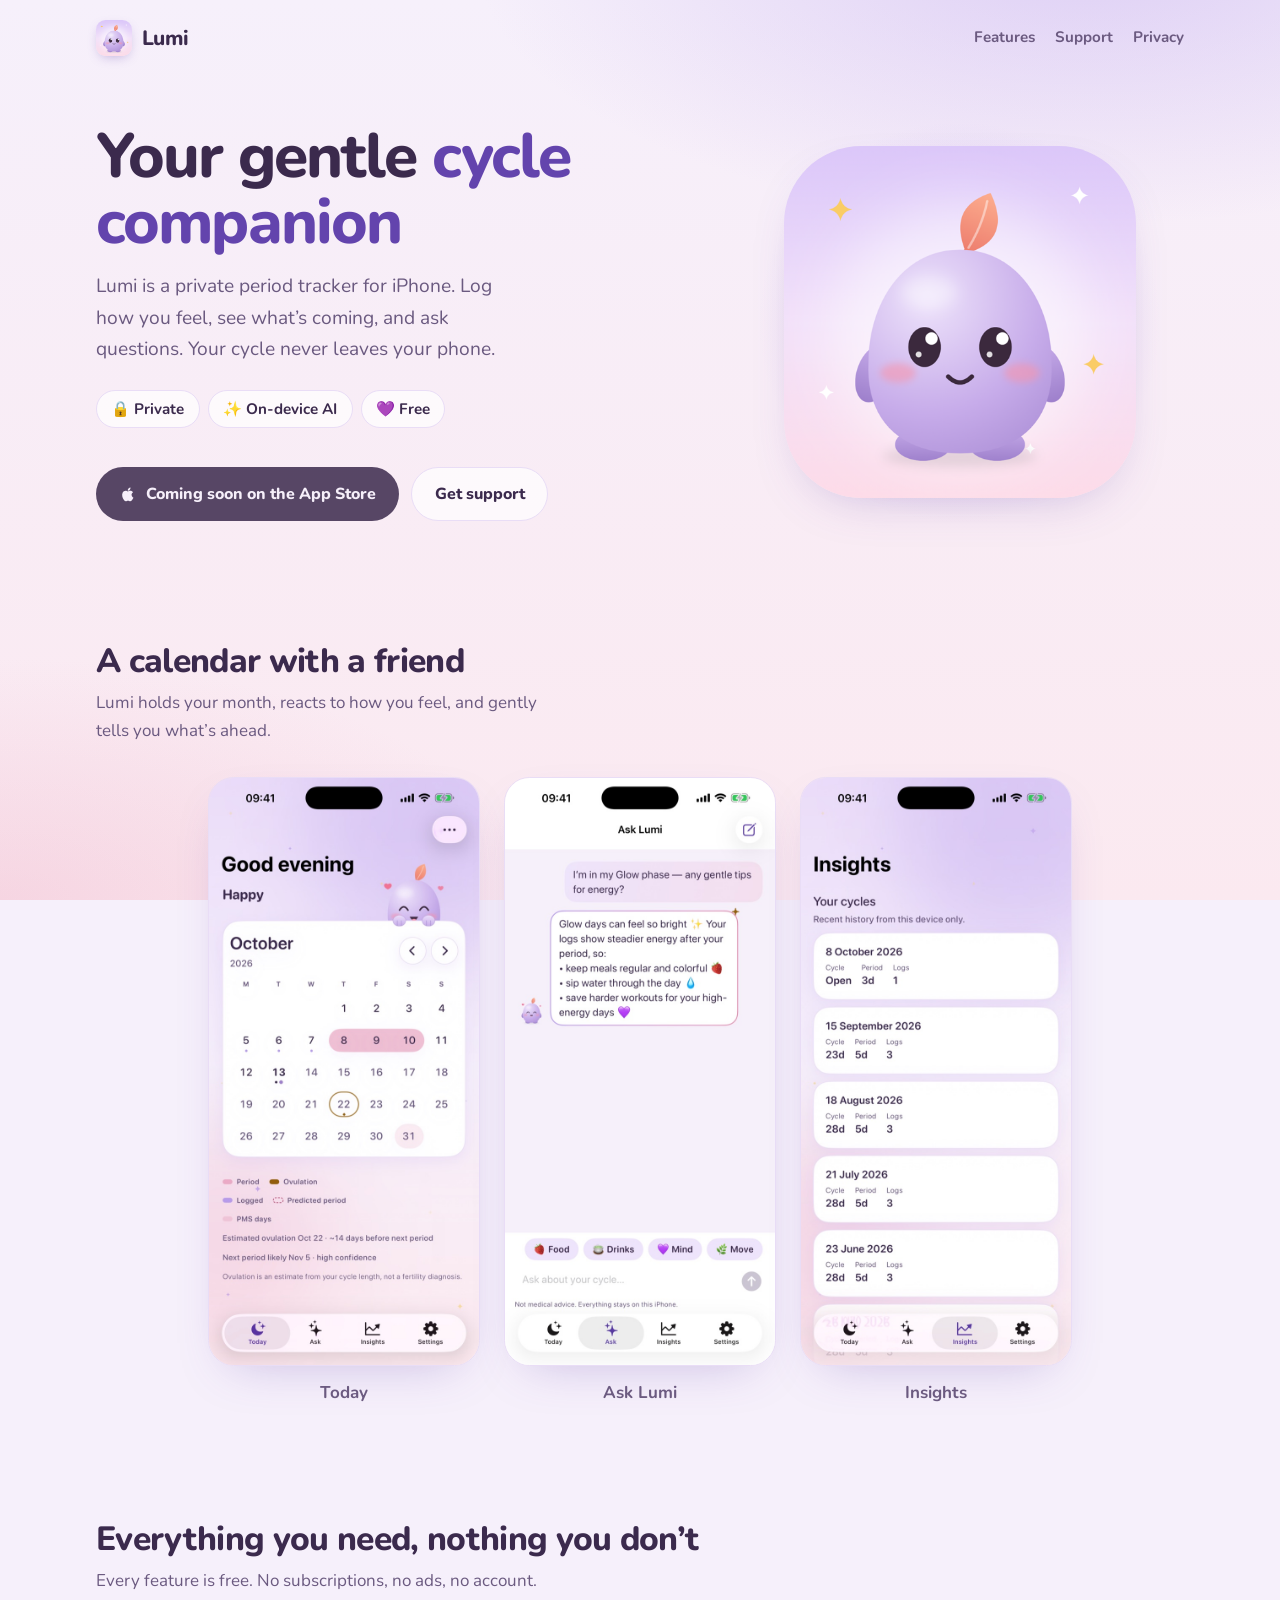
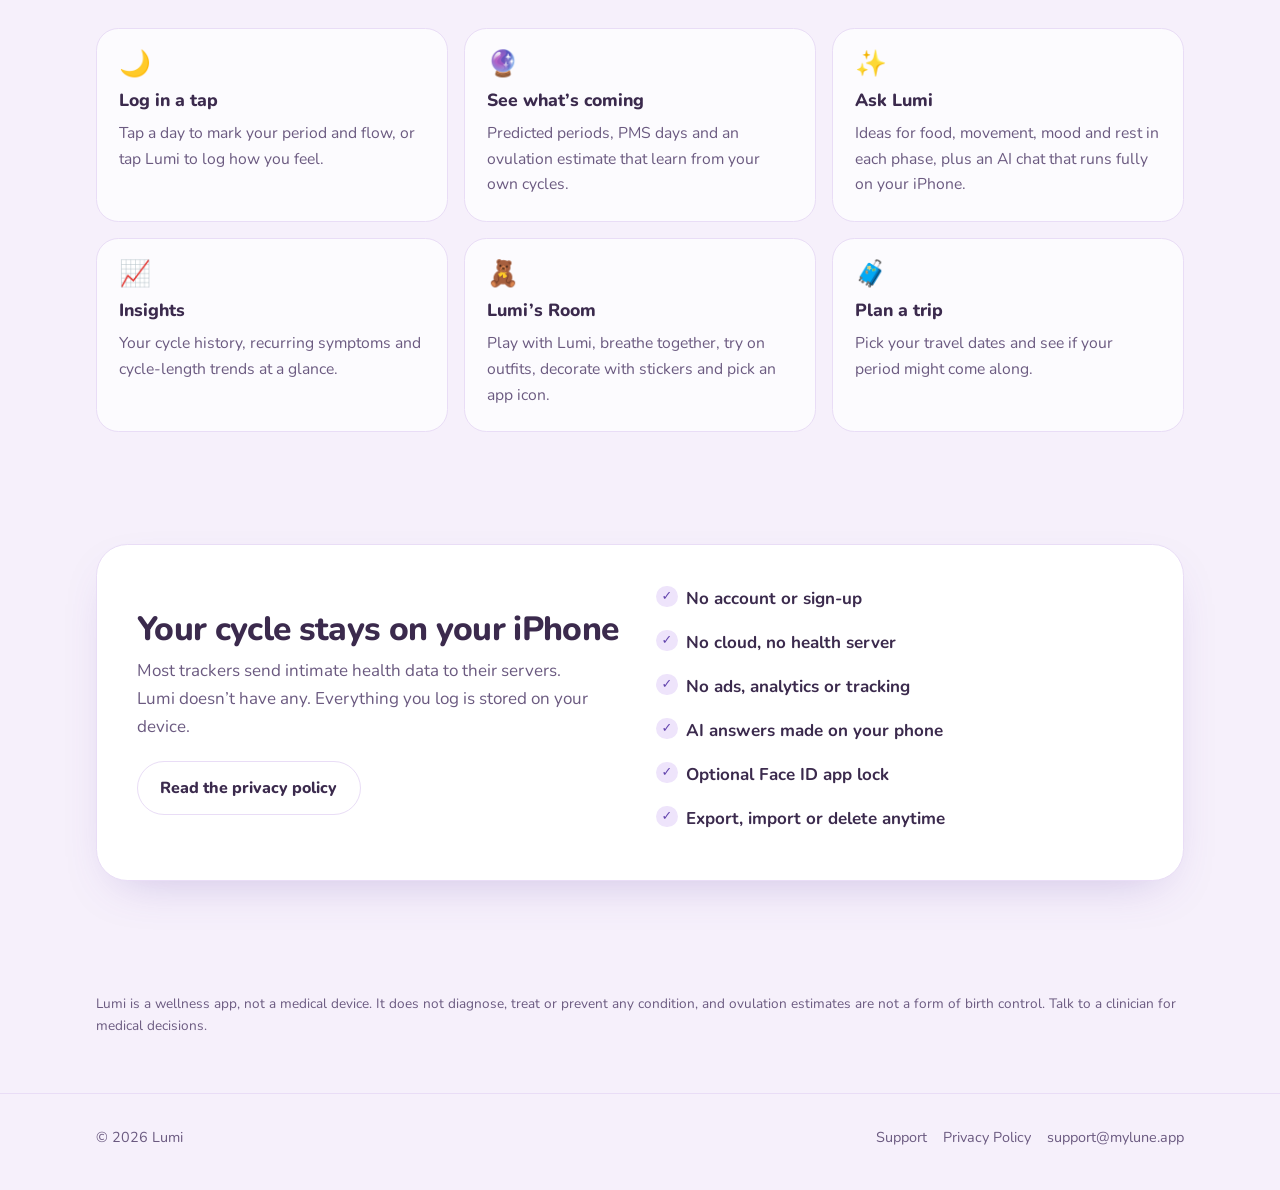
==== index.html @ 088f5880 "Lumi website" ====
<!DOCTYPE html>
<html lang="en">
<head>
  <meta charset="utf-8" />
  <meta name="viewport" content="width=device-width, initial-scale=1" />
  <title>Lumi · Your gentle cycle companion</title>
  <meta name="description" content="Lumi is a private period and cycle tracker for iPhone with a friendly companion and on-device AI. No account, no cloud, no ads." />
  <meta name="theme-color" content="#f6f0fb" media="(prefers-color-scheme: light)" />
  <meta name="theme-color" content="#1b1730" media="(prefers-color-scheme: dark)" />
  <meta property="og:title" content="Lumi · Your gentle cycle companion" />
  <meta property="og:description" content="A private period tracker for iPhone. Your cycle stays on your phone." />
  <meta property="og:image" content="https://mohammaddvi.github.io/LumiApp/assets/og.jpg" />
  <meta property="og:type" content="website" />
  <meta name="twitter:card" content="summary_large_image" />
  <link rel="icon" type="image/png" href="assets/favicon.png" />
  <link rel="apple-touch-icon" href="assets/apple-touch-icon.png" />
  <link rel="preconnect" href="https://fonts.googleapis.com" />
  <link rel="preconnect" href="https://fonts.gstatic.com" crossorigin />
  <link href="https://fonts.googleapis.com/css2?family=Nunito:wght@400;700;800&display=swap" rel="stylesheet" />
  <link rel="stylesheet" href="styles.css" />
</head>
<body>
  <header class="site-header">
    <div class="wrap">
      <a class="brand" href="index.html"><img src="assets/icon-512.png" alt="" width="36" height="36" />Lumi</a>
      <nav class="nav" aria-label="Primary">
        <a href="#features">Features</a>
        <a href="support.html">Support</a>
        <a href="privacy.html">Privacy</a>
      </nav>
    </div>
  </header>

  <main>
    <div class="wrap hero">
      <div>
        <h1>Your gentle <span class="accent">cycle companion</span></h1>
        <p class="sub">Lumi is a private period tracker for iPhone. Log how you feel, see what’s coming, and ask questions. Your cycle never leaves your phone.</p>
        <ul class="chips" aria-label="Highlights">
          <li>🔒 Private</li>
          <li>✨ On-device AI</li>
          <li>💜 Free</li>
        </ul>
        <div class="cta-row">
          <!-- When Lumi is live: set href to the App Store URL and remove aria-disabled. -->
          <a class="btn btn-primary" aria-disabled="true">
            <svg viewBox="0 0 24 24" aria-hidden="true"><path d="M16.37 12.76c-.02-2.28 1.86-3.38 1.95-3.43-1.06-1.55-2.71-1.77-3.3-1.79-1.4-.14-2.74.83-3.45.83-.71 0-1.81-.81-2.98-.79-1.53.02-2.94.89-3.73 2.26-1.59 2.76-.41 6.85 1.14 9.09.76 1.1 1.66 2.33 2.85 2.29 1.14-.05 1.58-.74 2.96-.74 1.38 0 1.77.74 2.98.71 1.23-.02 2.01-1.12 2.76-2.22.87-1.27 1.23-2.5 1.25-2.57-.03-.01-2.4-.92-2.43-3.64ZM14.1 6.07c.63-.76 1.05-1.82.94-2.87-.9.04-2 .6-2.65 1.36-.58.67-1.09 1.75-.95 2.78 1.01.08 2.03-.51 2.66-1.27Z"/></svg>
            Coming soon on the App Store
          </a>
          <a class="btn btn-ghost" href="support.html">Get support</a>
        </div>
      </div>
      <div class="hero-art">
        <img src="assets/icon-512.png" alt="Lumi, a round lavender character with a little peach leaf, smiling" width="512" height="512" />
      </div>
    </div>

    <section class="band" aria-labelledby="look">
      <div class="wrap">
        <h2 id="look">A calendar with a friend</h2>
        <p class="intro">Lumi holds your month, reacts to how you feel, and gently tells you what’s ahead.</p>
        <div class="shots">
          <figure>
            <img src="assets/today.jpg" alt="Today screen: Lumi peeks over a month calendar with period days, ovulation, and predictions" loading="lazy" width="640" height="1391" />
            <figcaption>Today</figcaption>
          </figure>
          <figure>
            <img src="assets/ask.jpg" alt="Ask screen: wellness ideas for the current cycle phase and a chat with Lumi" loading="lazy" width="640" height="1391" />
            <figcaption>Ask Lumi</figcaption>
          </figure>
          <figure>
            <img src="assets/insights.jpg" alt="Insights screen: cycle history, patterns and cycle-length trends" loading="lazy" width="640" height="1391" />
            <figcaption>Insights</figcaption>
          </figure>
        </div>
      </div>
    </section>

    <section class="band" id="features" aria-labelledby="features-title">
      <div class="wrap">
        <h2 id="features-title">Everything you need, nothing you don’t</h2>
        <p class="intro">Every feature is free. No subscriptions, no ads, no account.</p>
        <div class="features">
          <div class="card">
            <div class="emoji" aria-hidden="true">🌙</div>
            <h3>Log in a tap</h3>
            <p>Tap a day to mark your period and flow, or tap Lumi to log how you feel.</p>
          </div>
          <div class="card">
            <div class="emoji" aria-hidden="true">🔮</div>
            <h3>See what’s coming</h3>
            <p>Predicted periods, PMS days and an ovulation estimate that learn from your own cycles.</p>
          </div>
          <div class="card">
            <div class="emoji" aria-hidden="true">✨</div>
            <h3>Ask Lumi</h3>
            <p>Ideas for food, movement, mood and rest in each phase, plus an AI chat that runs fully on your iPhone.</p>
          </div>
          <div class="card">
            <div class="emoji" aria-hidden="true">📈</div>
            <h3>Insights</h3>
            <p>Your cycle history, recurring symptoms and cycle-length trends at a glance.</p>
          </div>
          <div class="card">
            <div class="emoji" aria-hidden="true">🧸</div>
            <h3>Lumi’s Room</h3>
            <p>Play with Lumi, breathe together, try on outfits, decorate with stickers and pick an app icon.</p>
          </div>
          <div class="card">
            <div class="emoji" aria-hidden="true">🧳</div>
            <h3>Plan a trip</h3>
            <p>Pick your travel dates and see if your period might come along.</p>
          </div>
        </div>
      </div>
    </section>

    <section class="band" aria-labelledby="privacy-title">
      <div class="wrap">
        <div class="privacy-band">
          <div>
            <h2 id="privacy-title">Your cycle stays on your iPhone</h2>
            <p class="intro" style="margin-bottom:1.25rem">Most trackers send intimate health data to their servers. Lumi doesn’t have any. Everything you log is stored on your device.</p>
            <a class="btn btn-ghost" href="privacy.html">Read the privacy policy</a>
          </div>
          <ul class="checks">
            <li>No account or sign-up</li>
            <li>No cloud, no health server</li>
            <li>No ads, analytics or tracking</li>
            <li>AI answers made on your phone</li>
            <li>Optional Face ID app lock</li>
            <li>Export, import or delete anytime</li>
          </ul>
        </div>
      </div>
    </section>

    <div class="wrap band">
      <p class="fine-print">Lumi is a wellness app, not a medical device. It does not diagnose, treat or prevent any condition, and ovulation estimates are not a form of birth control. Talk to a clinician for medical decisions.</p>
    </div>
  </main>

  <footer class="site-footer">
    <div class="wrap">
      <span>© 2026 Lumi</span>
      <nav aria-label="Footer">
        <a href="support.html">Support</a>
        <a href="privacy.html">Privacy Policy</a>
        <a href="mailto:support@mylune.app">support@mylune.app</a>
      </nav>
    </div>
  </footer>
</body>
</html>
---- styles.css ----
/* Lumi — lavender mist · lilac · plum · rose (matches CycleTheme.swift) */
:root {
  --bg: #f6f0fb;
  --bg-deep: #fbe9f0;
  --surface: #ffffff;
  --surface-soft: rgba(255, 255, 255, 0.72);
  --ink: #3b2a4d;
  --muted: #6b5a80;
  --lilac: #b79beb;
  --lilac-wash: #eee4fb;
  --rose: #e58fb0;
  --gold: #e9a852;
  --accent-text: #6344ad;
  --border: #e9ddf6;
  --shadow: 0 18px 50px -24px rgba(99, 68, 173, 0.35);
  --max: 68rem;
  --text-max: 42rem;
  --radius: 1.4rem;
  --ease: cubic-bezier(0.22, 1, 0.36, 1);
  color-scheme: light;
}

@media (prefers-color-scheme: dark) {
  :root {
    --bg: #1b1730;
    --bg-deep: #241a35;
    --surface: #272142;
    --surface-soft: rgba(39, 33, 66, 0.72);
    --ink: #f3eefb;
    --muted: #bdb2d4;
    --lilac: #a88be6;
    --lilac-wash: #342b55;
    --rose: #d77a9e;
    --gold: #e6b062;
    --accent-text: #c9b5f7;
    --border: #3b3360;
    --shadow: 0 18px 50px -24px rgba(0, 0, 0, 0.7);
    color-scheme: dark;
  }
}

*,
*::before,
*::after {
  box-sizing: border-box;
}

html {
  scroll-behavior: smooth;
}

body {
  margin: 0;
  min-height: 100vh;
  font-family: ui-rounded, "Nunito", system-ui, -apple-system, sans-serif;
  font-size: 1.0625rem;
  line-height: 1.65;
  color: var(--ink);
  background-color: var(--bg);
  background-image:
    radial-gradient(ellipse 80% 50% at 85% -5%, color-mix(in srgb, var(--lilac) 38%, transparent), transparent 60%),
    radial-gradient(ellipse 70% 45% at 0% 100%, color-mix(in srgb, var(--rose) 22%, transparent), transparent 60%),
    linear-gradient(180deg, var(--bg) 0%, var(--bg-deep) 100%);
  background-attachment: fixed;
  -webkit-font-smoothing: antialiased;
}

img {
  max-width: 100%;
  height: auto;
  display: block;
}

a {
  color: var(--accent-text);
  text-underline-offset: 0.2em;
}

a:hover {
  color: var(--ink);
}

:focus-visible {
  outline: 2px solid var(--accent-text);
  outline-offset: 3px;
  border-radius: 6px;
}

.wrap {
  width: min(100% - 2rem, var(--max));
  margin-inline: auto;
}

.wrap.narrow {
  max-width: var(--text-max);
}

/* —— Header —— */
.site-header {
  padding: 1.25rem 0;
}

.site-header .wrap {
  display: flex;
  align-items: center;
  justify-content: space-between;
  gap: 1rem;
}

.brand {
  display: inline-flex;
  align-items: center;
  gap: 0.6rem;
  font-size: 1.3rem;
  font-weight: 800;
  letter-spacing: -0.01em;
  color: var(--ink);
  text-decoration: none;
}

.brand img {
  width: 2.25rem;
  height: 2.25rem;
  border-radius: 0.6rem;
  box-shadow: 0 4px 12px -4px rgba(99, 68, 173, 0.4);
}

.nav {
  display: flex;
  gap: 1.25rem;
  font-size: 0.95rem;
  font-weight: 700;
}

.nav a {
  color: var(--muted);
  text-decoration: none;
}

.nav a:hover,
.nav a[aria-current="page"] {
  color: var(--ink);
}

/* —— Hero —— */
.hero {
  display: grid;
  grid-template-columns: 1.15fr 0.85fr;
  align-items: center;
  gap: 2rem;
  padding: 3rem 0 4rem;
}

.hero h1 {
  font-size: clamp(2.4rem, 6vw, 3.9rem);
  font-weight: 800;
  line-height: 1.05;
  letter-spacing: -0.03em;
  margin: 0 0 1rem;
}

.hero .accent {
  color: var(--accent-text);
}

.hero p.sub {
  font-size: 1.2rem;
  color: var(--muted);
  max-width: 34ch;
  margin: 0 0 1.5rem;
}

.chips {
  display: flex;
  flex-wrap: wrap;
  gap: 0.5rem;
  margin: 0 0 2rem;
  padding: 0;
  list-style: none;
}

.chips li {
  padding: 0.35rem 0.9rem;
  border-radius: 999px;
  background: var(--surface-soft);
  border: 1px solid var(--border);
  font-weight: 700;
  font-size: 0.95rem;
}

.hero-art {
  position: relative;
  justify-self: center;
  width: min(100%, 22rem);
}

.hero-art img {
  width: 100%;
  border-radius: 22%;
  box-shadow: var(--shadow);
  animation: float 6s ease-in-out infinite;
}

.hero-art::before {
  content: "";
  position: absolute;
  inset: -12%;
  z-index: -1;
  border-radius: 50%;
  background: radial-gradient(circle, color-mix(in srgb, var(--lilac) 45%, transparent), transparent 65%);
}

/* —— Buttons —— */
.cta-row {
  display: flex;
  flex-wrap: wrap;
  gap: 0.75rem;
  align-items: center;
}

.btn {
  display: inline-flex;
  align-items: center;
  gap: 0.5rem;
  padding: 0.8rem 1.4rem;
  font: inherit;
  font-weight: 800;
  font-size: 1rem;
  text-decoration: none;
  border-radius: 999px;
  border: 1.5px solid transparent;
  transition: transform 0.2s var(--ease), background 0.2s var(--ease);
}

.btn:hover {
  transform: translateY(-1px);
}

.btn-primary {
  background: var(--ink);
  color: var(--bg);
}

.btn-primary:hover {
  color: var(--bg);
}

.btn-primary[aria-disabled="true"] {
  opacity: 0.85;
  cursor: default;
  transform: none;
}

.btn-ghost {
  color: var(--ink);
  border-color: var(--border);
  background: var(--surface-soft);
}

.btn svg {
  width: 1.15em;
  height: 1.15em;
  fill: currentColor;
}

/* —— Sections —— */
.band {
  padding: 3.5rem 0;
}

.band h2,
.page h2 {
  font-size: clamp(1.6rem, 3.5vw, 2.1rem);
  font-weight: 800;
  letter-spacing: -0.02em;
  line-height: 1.2;
  margin: 0 0 0.5rem;
}

.band .intro {
  color: var(--muted);
  max-width: 46ch;
  margin: 0 0 2rem;
}

.shots {
  display: grid;
  grid-template-columns: repeat(3, 1fr);
  gap: 1.5rem;
  max-width: 54rem;
  margin: 0 auto;
}

.shots figure {
  margin: 0;
}

.shots img {
  width: 100%;
  border-radius: 1.6rem;
  border: 1px solid var(--border);
  box-shadow: var(--shadow);
}

.shots figcaption {
  margin-top: 0.85rem;
  text-align: center;
  font-weight: 700;
  color: var(--muted);
}

.features {
  display: grid;
  grid-template-columns: repeat(3, 1fr);
  gap: 1rem;
}

.card {
  padding: 1.4rem;
  border-radius: var(--radius);
  background: var(--surface-soft);
  border: 1px solid var(--border);
}

.card .emoji {
  font-size: 1.6rem;
  line-height: 1;
}

.card h3 {
  font-size: 1.1rem;
  font-weight: 800;
  margin: 0.6rem 0 0.35rem;
}

.card p {
  margin: 0;
  color: var(--muted);
  font-size: 0.98rem;
}

.privacy-band {
  display: grid;
  grid-template-columns: 1fr 1fr;
  gap: 2rem;
  align-items: center;
  padding: 2.5rem;
  border-radius: calc(var(--radius) * 1.4);
  background: var(--surface);
  border: 1px solid var(--border);
  box-shadow: var(--shadow);
}

.checks {
  list-style: none;
  margin: 0;
  padding: 0;
  display: grid;
  gap: 0.6rem;
}

.checks li {
  padding-left: 1.9rem;
  position: relative;
  font-weight: 700;
}

.checks li::before {
  content: "✓";
  position: absolute;
  left: 0;
  top: 0.05rem;
  width: 1.35rem;
  height: 1.35rem;
  border-radius: 50%;
  display: grid;
  place-items: center;
  font-size: 0.8rem;
  background: var(--lilac-wash);
  color: var(--accent-text);
}

/* —— Content pages —— */
.page {
  padding: 2rem 0 4rem;
}

.page h1 {
  font-size: clamp(2.1rem, 6vw, 2.8rem);
  font-weight: 800;
  letter-spacing: -0.03em;
  line-height: 1.1;
  margin: 0 0 0.5rem;
}

.lede {
  font-size: 1.15rem;
  color: var(--muted);
  margin: 0 0 2rem;
}

.meta {
  font-size: 0.9rem;
  color: var(--muted);
  margin: 0 0 1.5rem;
}

.page section {
  margin-bottom: 2rem;
  padding-bottom: 2rem;
  border-bottom: 1px solid var(--border);
}

.page section:last-of-type {
  border-bottom: none;
}

.page h2 {
  font-size: 1.35rem;
  margin-bottom: 0.6rem;
}

p {
  margin: 0 0 0.85rem;
}

p:last-child {
  margin-bottom: 0;
}

ul {
  margin: 0 0 0.85rem;
  padding-left: 1.2rem;
}

li {
  margin-bottom: 0.4rem;
}

.summary {
  padding: 1.25rem 1.4rem;
  border-radius: var(--radius);
  background: var(--lilac-wash);
  margin-bottom: 2rem;
}

.contact-card {
  display: flex;
  flex-wrap: wrap;
  gap: 1rem 1.5rem;
  align-items: center;
  justify-content: space-between;
  padding: 1.5rem;
  border-radius: var(--radius);
  background: var(--surface);
  border: 1px solid var(--border);
  box-shadow: var(--shadow);
  margin-bottom: 2.5rem;
}

.contact-card h2 {
  margin: 0 0 0.25rem;
}

.contact-card p {
  margin: 0;
  color: var(--muted);
}

.faq details {
  margin-bottom: 0.65rem;
  padding: 0.9rem 1.1rem;
  background: var(--surface-soft);
  border: 1px solid var(--border);
  border-radius: 1rem;
}

.faq summary {
  font-weight: 800;
  cursor: pointer;
  list-style: none;
  display: flex;
  justify-content: space-between;
  gap: 1rem;
}

.faq summary::-webkit-details-marker {
  display: none;
}

.faq summary::after {
  content: "+";
  color: var(--accent-text);
  font-weight: 700;
}

.faq details[open] summary::after {
  content: "–";
}

.faq details > *:not(summary) {
  margin-top: 0.65rem;
  color: var(--muted);
}

/* —— Footer —— */
.site-footer {
  padding: 2rem 0 2.5rem;
  border-top: 1px solid var(--border);
  font-size: 0.9rem;
  color: var(--muted);
}

.site-footer .wrap {
  display: flex;
  flex-wrap: wrap;
  gap: 0.75rem 1.5rem;
  justify-content: space-between;
}

.site-footer nav {
  display: flex;
  flex-wrap: wrap;
  gap: 1rem;
}

.site-footer a {
  color: var(--muted);
  text-decoration: none;
}

.site-footer a:hover {
  color: var(--ink);
}

.fine-print {
  font-size: 0.85rem;
  color: var(--muted);
}

@keyframes float {
  0%, 100% { transform: translateY(0); }
  50% { transform: translateY(-10px); }
}

@media (prefers-reduced-motion: reduce) {
  * {
    animation: none !important;
    transition: none !important;
  }
}

@media (max-width: 820px) {
  .hero {
    grid-template-columns: 1fr;
    padding-top: 1.5rem;
    text-align: left;
  }

  .hero-art {
    grid-row: 1;
    width: min(60%, 14rem);
    justify-self: start;
  }

  .features {
    grid-template-columns: 1fr 1fr;
  }

  .privacy-band {
    grid-template-columns: 1fr;
    padding: 1.6rem;
  }
}

@media (max-width: 560px) {
  .shots {
    grid-template-columns: repeat(3, 72%);
    overflow-x: auto;
    scroll-snap-type: x mandatory;
    padding-bottom: 1rem;
  }

  .shots figure {
    scroll-snap-align: start;
  }

  .features {
    grid-template-columns: 1fr;
  }

  .nav {
    gap: 0.9rem;
    font-size: 0.9rem;
  }
}
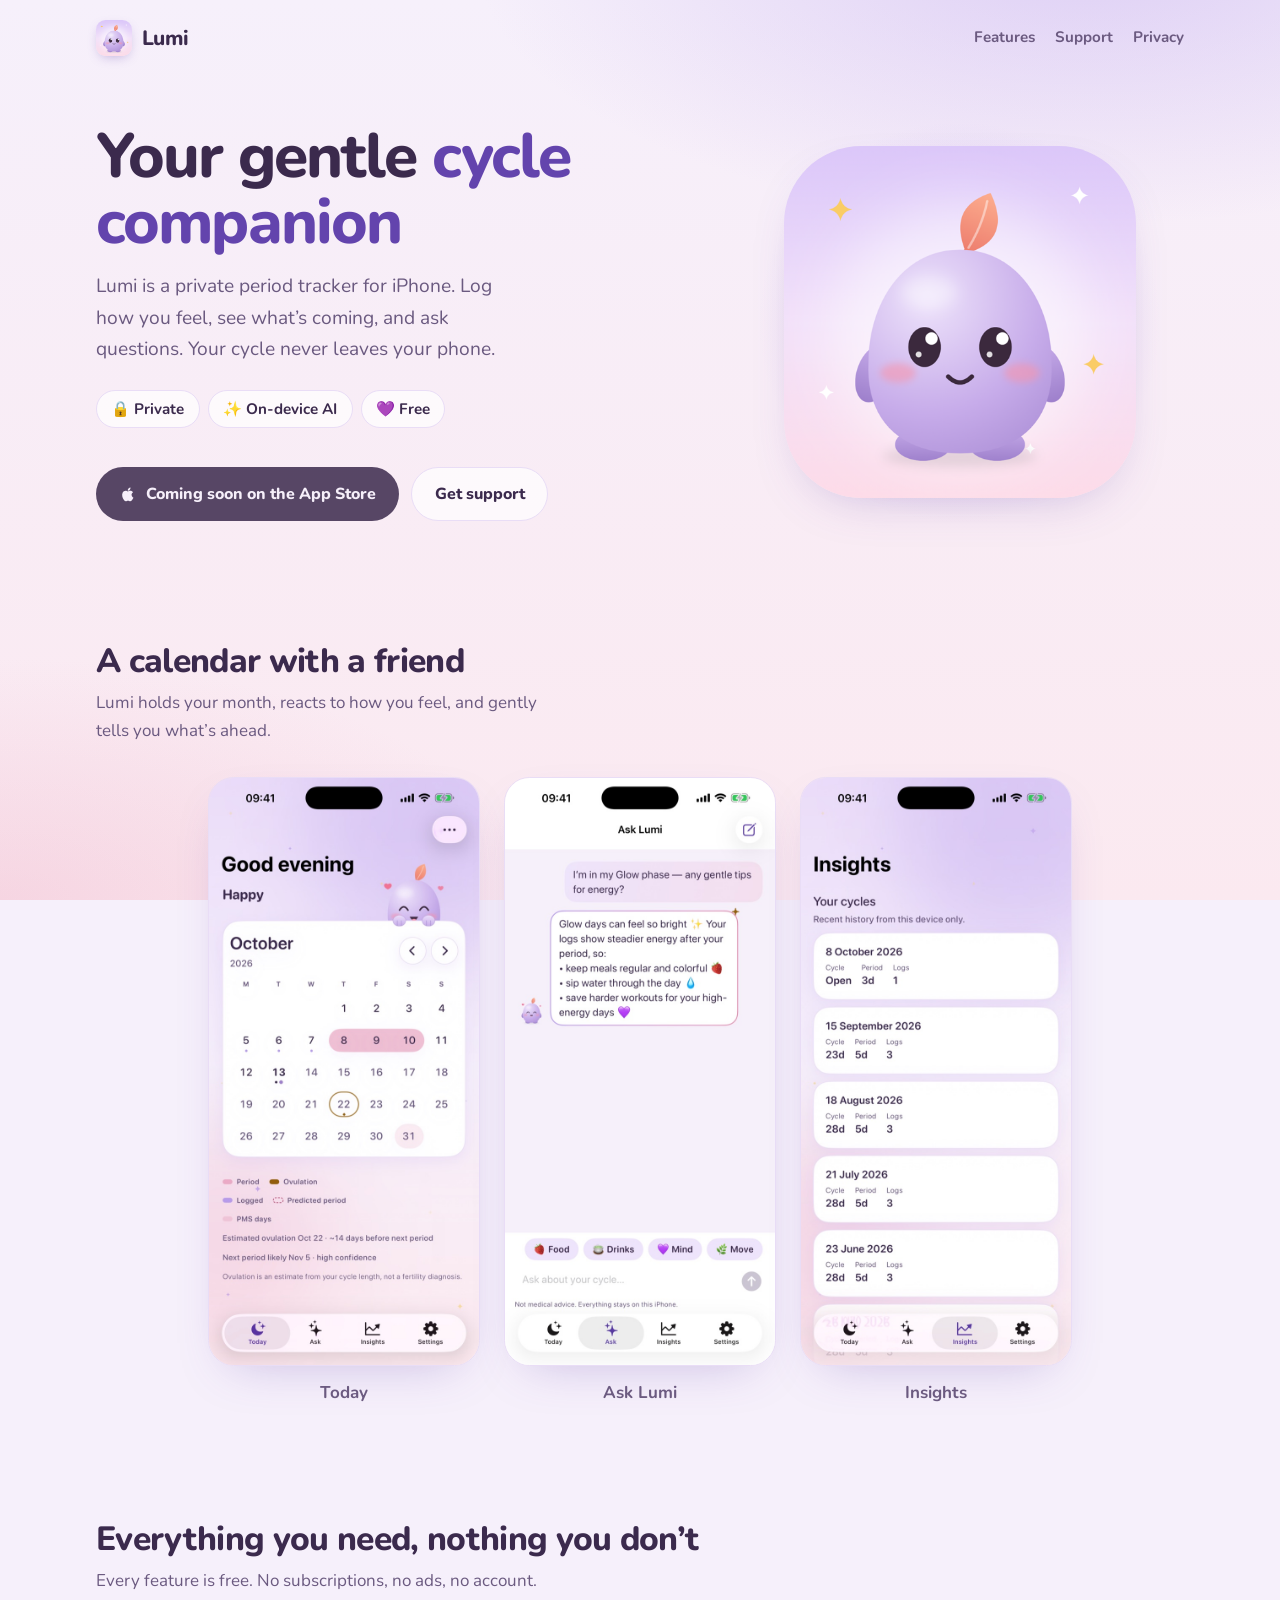
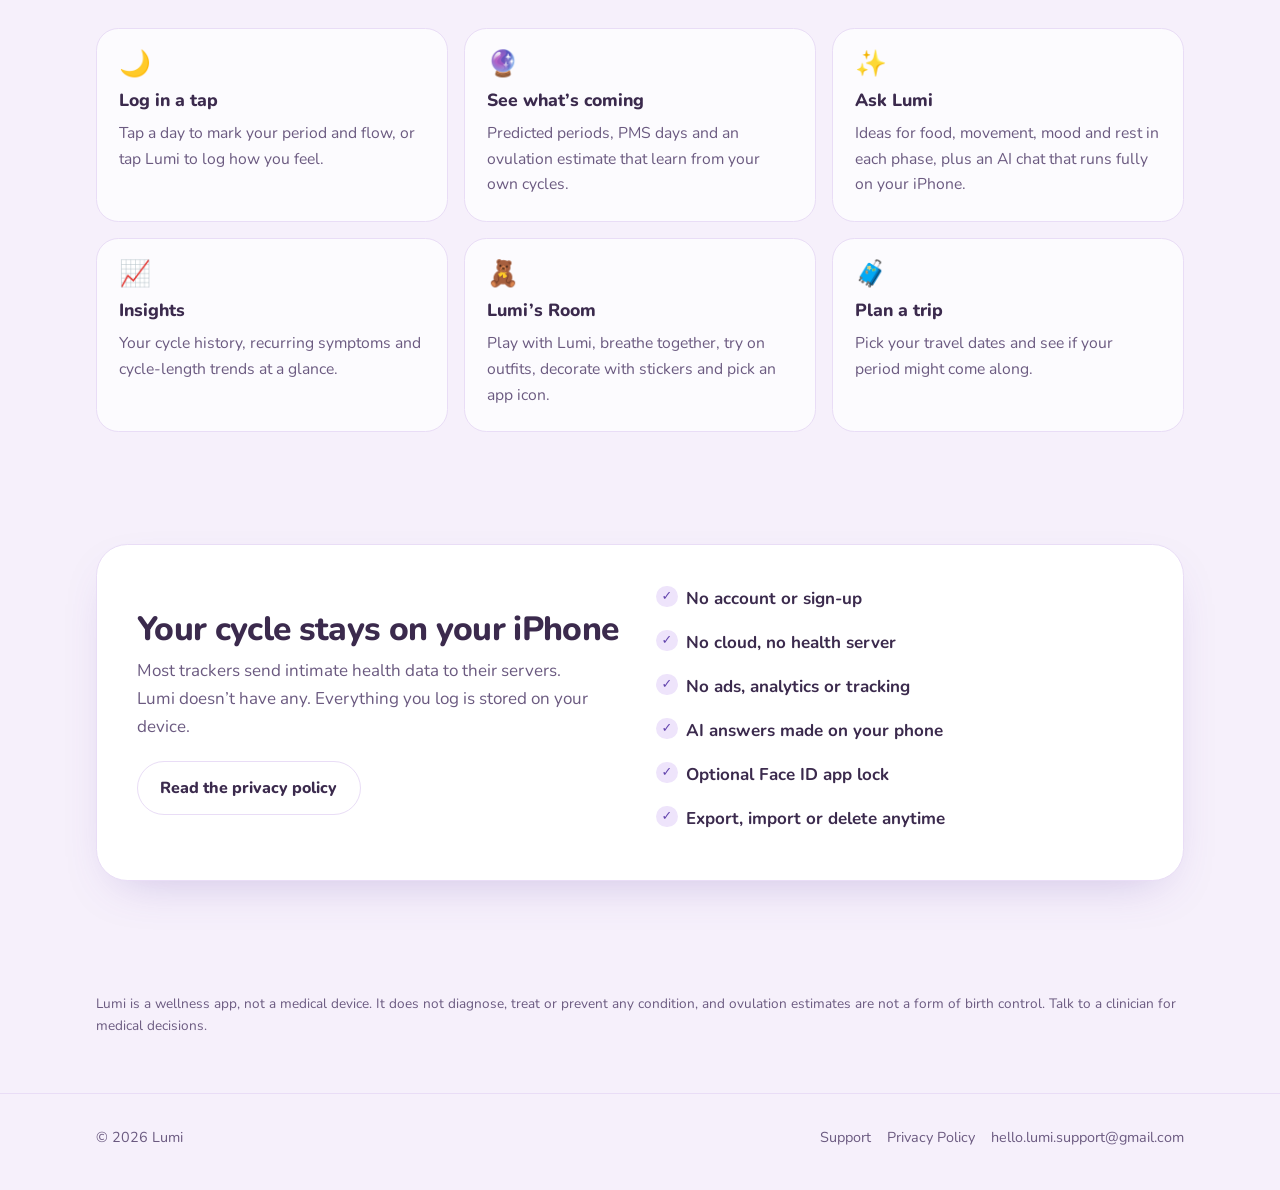
==== commit 7959ec33: "Use hello.lumi.support@gmail.com for support" ====
--- a/index.html
+++ b/index.html
@@ -146,7 +146,7 @@
       <nav aria-label="Footer">
         <a href="support.html">Support</a>
         <a href="privacy.html">Privacy Policy</a>
-        <a href="mailto:support@mylune.app">support@mylune.app</a>
+        <a href="mailto:hello.lumi.support@gmail.com">hello.lumi.support@gmail.com</a>
       </nav>
     </div>
   </footer>
--- a/styles.css
+++ b/styles.css
@@ -229,6 +229,7 @@
   text-decoration: none;
   border-radius: 999px;
   border: 1.5px solid transparent;
+  overflow-wrap: anywhere;
   transition: transform 0.2s var(--ease), background 0.2s var(--ease);
 }
 
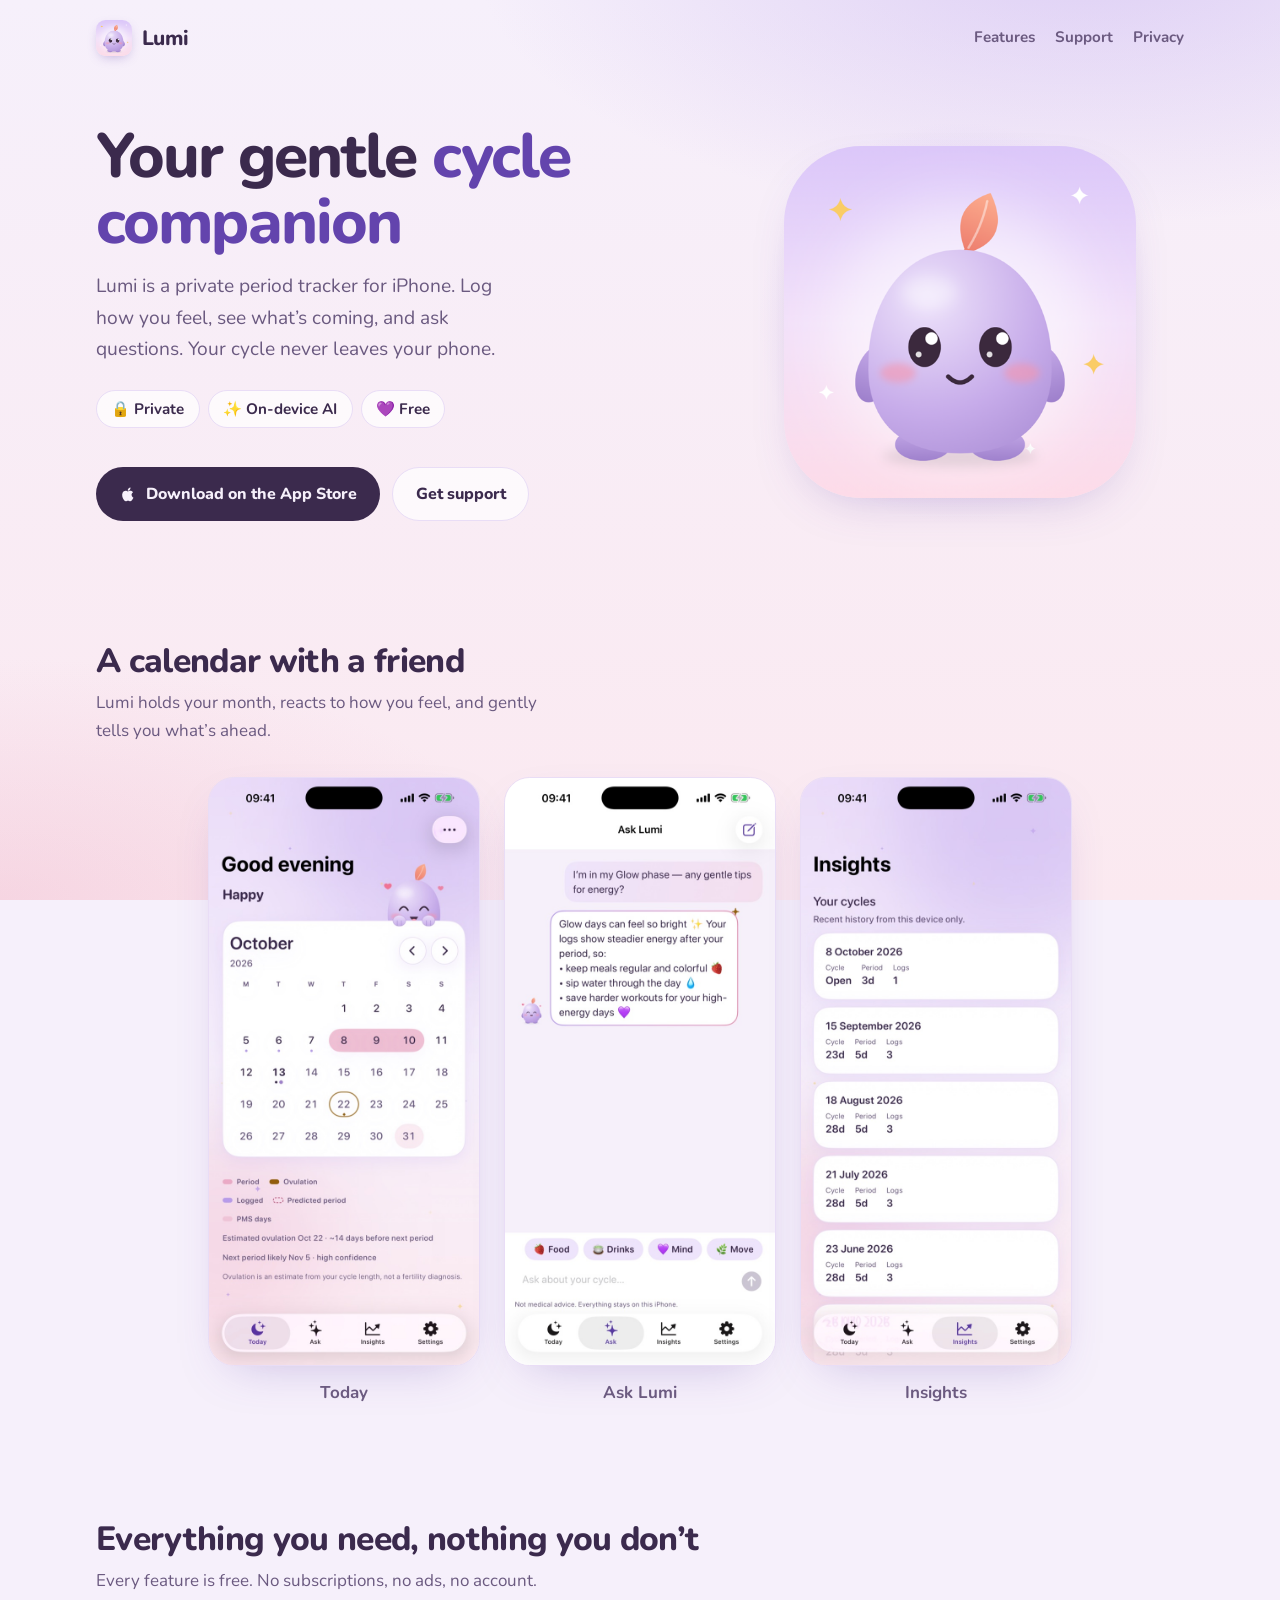
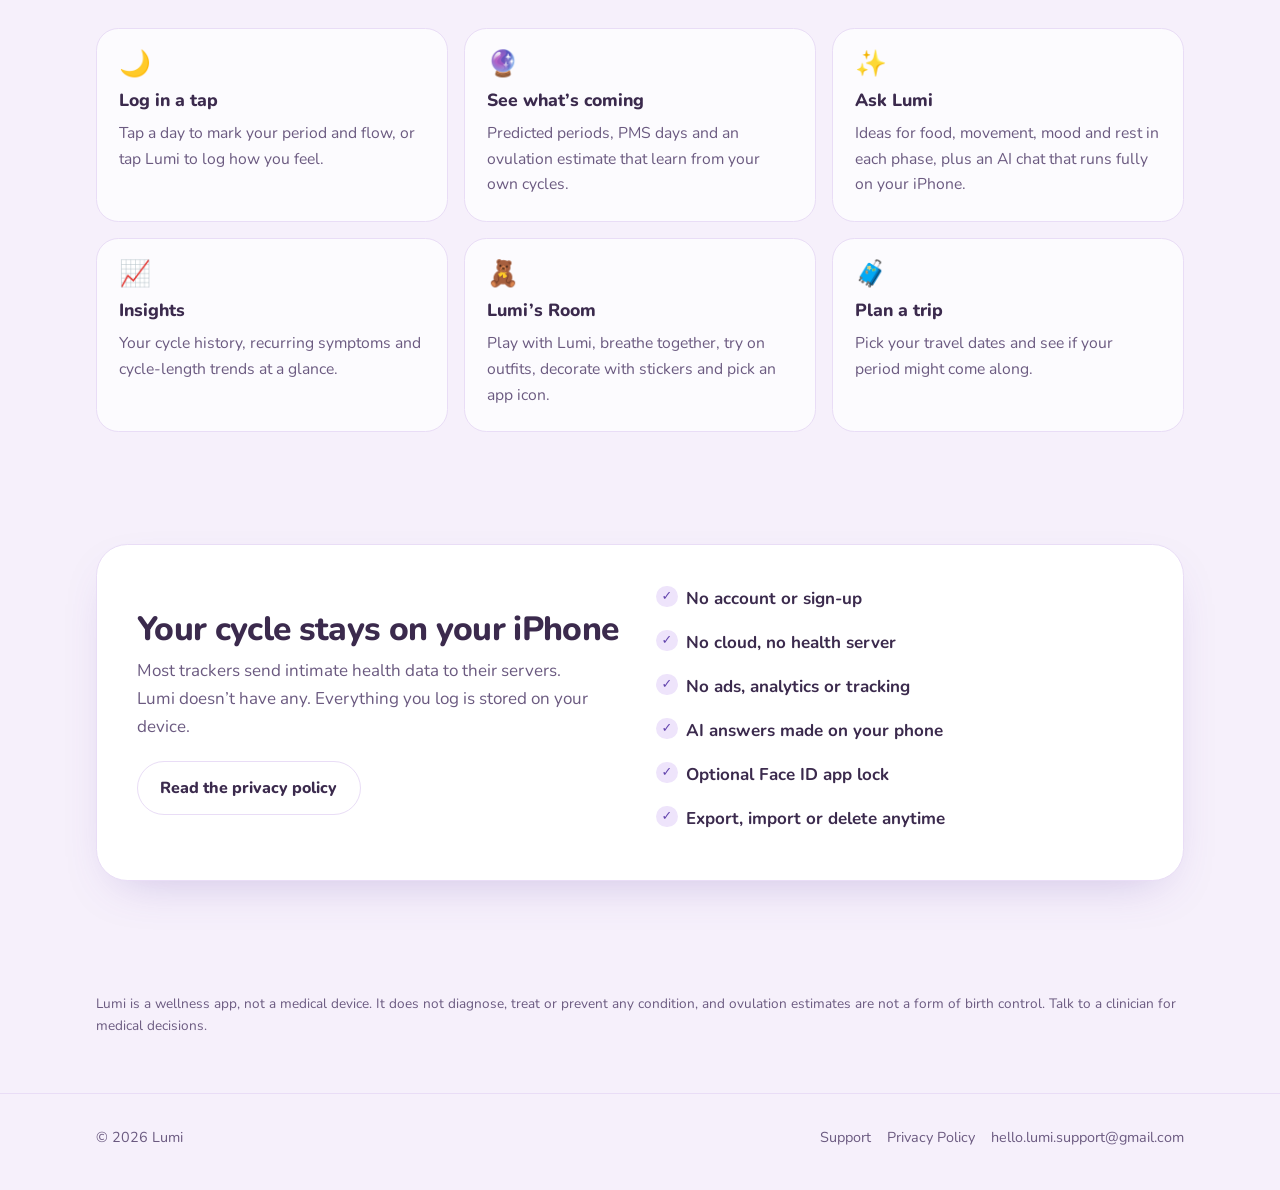
==== commit d4eda95c: "Link to Lumi on the App Store" ====
--- a/index.html
+++ b/index.html
@@ -5,6 +5,7 @@
   <meta name="viewport" content="width=device-width, initial-scale=1" />
   <title>Lumi · Your gentle cycle companion</title>
   <meta name="description" content="Lumi is a private period and cycle tracker for iPhone with a friendly companion and on-device AI. No account, no cloud, no ads." />
+  <meta name="apple-itunes-app" content="app-id=6805330937" />
   <meta name="theme-color" content="#f6f0fb" media="(prefers-color-scheme: light)" />
   <meta name="theme-color" content="#1b1730" media="(prefers-color-scheme: dark)" />
   <meta property="og:title" content="Lumi · Your gentle cycle companion" />
@@ -42,10 +43,9 @@
           <li>💜 Free</li>
         </ul>
         <div class="cta-row">
-          <!-- When Lumi is live: set href to the App Store URL and remove aria-disabled. -->
-          <a class="btn btn-primary" aria-disabled="true">
+          <a class="btn btn-primary" href="https://apps.apple.com/app/hello-lumi-period-mood/id6805330937">
             <svg viewBox="0 0 24 24" aria-hidden="true"><path d="M16.37 12.76c-.02-2.28 1.86-3.38 1.95-3.43-1.06-1.55-2.71-1.77-3.3-1.79-1.4-.14-2.74.83-3.45.83-.71 0-1.81-.81-2.98-.79-1.53.02-2.94.89-3.73 2.26-1.59 2.76-.41 6.85 1.14 9.09.76 1.1 1.66 2.33 2.85 2.29 1.14-.05 1.58-.74 2.96-.74 1.38 0 1.77.74 2.98.71 1.23-.02 2.01-1.12 2.76-2.22.87-1.27 1.23-2.5 1.25-2.57-.03-.01-2.4-.92-2.43-3.64ZM14.1 6.07c.63-.76 1.05-1.82.94-2.87-.9.04-2 .6-2.65 1.36-.58.67-1.09 1.75-.95 2.78 1.01.08 2.03-.51 2.66-1.27Z"/></svg>
-            Coming soon on the App Store
+            Download on the App Store
           </a>
           <a class="btn btn-ghost" href="support.html">Get support</a>
         </div>
--- a/styles.css
+++ b/styles.css
@@ -229,6 +229,7 @@
   text-decoration: none;
   border-radius: 999px;
   border: 1.5px solid transparent;
+  cursor: pointer;
   overflow-wrap: anywhere;
   transition: transform 0.2s var(--ease), background 0.2s var(--ease);
 }
